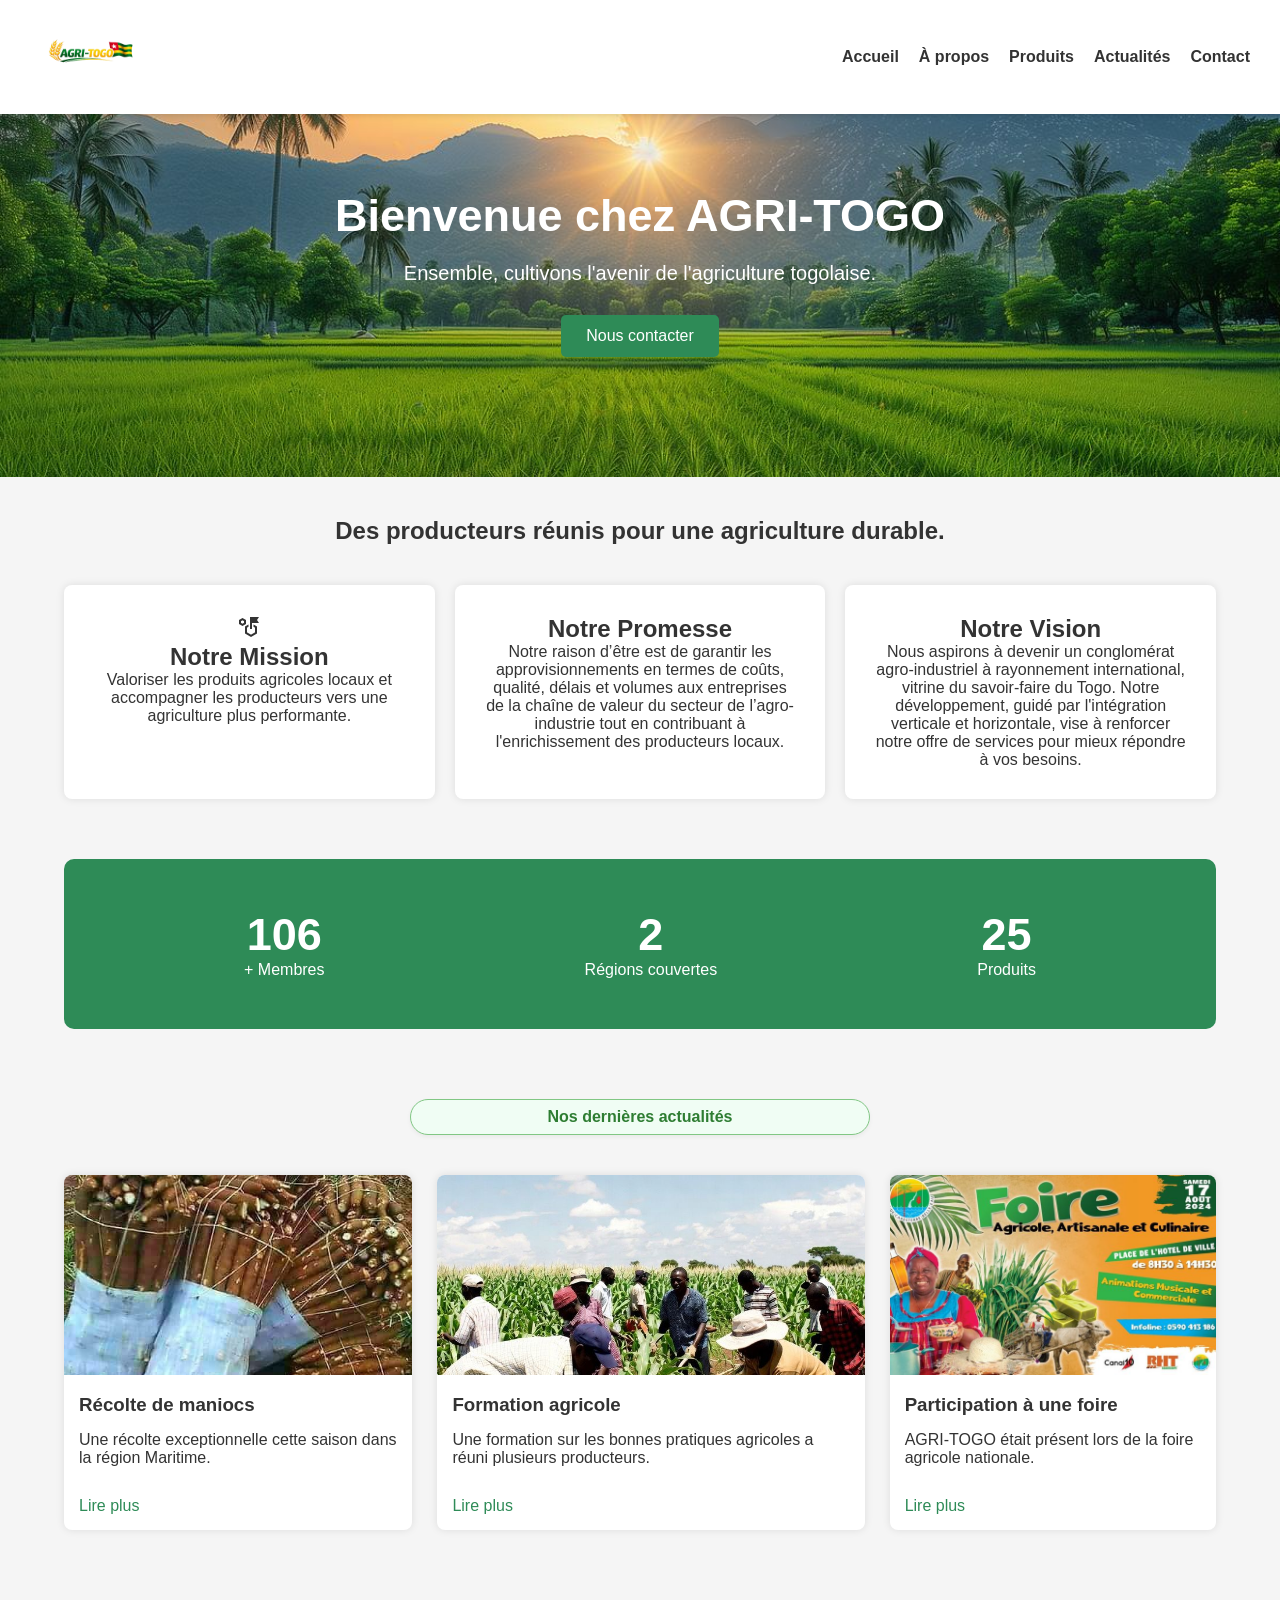
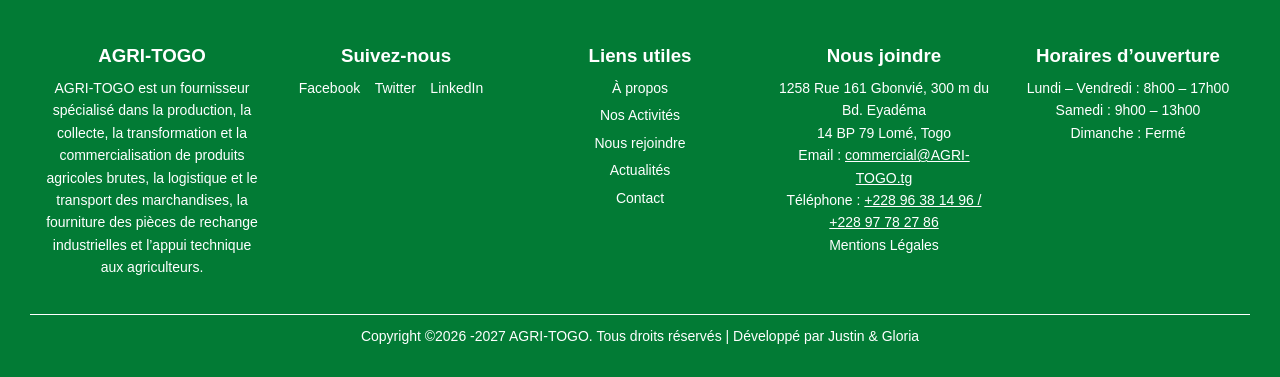
==== index.html @ 6ff97430 "PROJET JUSTIN-GLORIA" ====
<!DOCTYPE html>
<html lang="fr">

<head>

    <meta charset="UTF-8">
    <meta name="viewport" content="width=device-width, initial-scale=1.0">
    <link href="https://fonts.googleapis.com/css2?family=Material+Symbols+Outlined" rel="stylesheet" />
    <link rel="stylesheet" href="https://cdnjs.cloudflare.com/ajax/libs/font-awesome/6.0.0-beta3/css/all.min.css" />
    <title>AGRI-TOGO | Accueil</title>

    <link rel="stylesheet" href="css/style.css">

</head>

<body>

    <!-- HEADER -->

    <header>

        <div class="logo">

            <img src="images/logo.png" alt="Logo AGRI TOGO">

        </div>

        <nav>

            <ul id="menu">

                <li><a href="index.html">Accueil</a></li>
                <li><a href="pages/apropos.html">À propos</a></li>
                <li><a href="pages/produits.html">Produits</a></li>
                <li><a href="pages/actualités.html">Actualités</a></li>
                <li><a href="pages/contact.html">Contact</a></li>

            </ul>

            <div id="hamburger">

                ☰

            </div>

        </nav>

    </header>

    <!-- BANNIERE -->

    <section class="banner">

        <h1>Bienvenue chez AGRI-TOGO</h1>

        <p>
            Ensemble, cultivons l'avenir de l'agriculture togolaise.
        </p>

        <a href="pages/contact.html" class="btn">
            Nous contacter
        </a>

    </section>

    <!-- SLOGAN -->

    <section class="slogan">

        <h2>

            Des producteurs réunis pour une agriculture durable.

        </h2>

    </section>

    <!-- PRESENTATION -->

    <section class="presentation">

        <div class="bloc">

            <span class="material-symbols-outlined">
                strategy
            </span>
            <h2>Notre Mission</h2>



            <p>

                Valoriser les produits agricoles locaux et accompagner les producteurs vers une agriculture plus
                performante.

            </p>

        </div>

        <div class="bloc">

            <h2>Notre Promesse</h2>

            <p>

                Notre raison d’être est de garantir les approvisionnements en termes de coûts, qualité, délais et
                volumes aux entreprises de la chaîne de valeur du secteur de l’agro-industrie tout en contribuant à
                l'enrichissement des producteurs locaux.
            </p>

        </div>

        <div class="bloc">

            <h2>Notre Vision</h2>

            <p>

                Nous aspirons à devenir un conglomérat agro-industriel à rayonnement international, vitrine du
                savoir-faire du Togo. Notre développement, guidé par l'intégration verticale et horizontale, vise à
                renforcer notre offre de services pour mieux répondre à vos besoins.

            </p>

        </div>

    </section>

    <!-- STATISTIQUES -->

    <section class="statistiques">

        <div class="stat">

            <h2 id="membres">0</h2>

            <p>+ Membres</p>

        </div>

        <div class="stat">

            <h2 id="regions">0</h2>

            <p>Régions couvertes</p>

        </div>

        <div class="stat">

            <h2 id="produits">0</h2>

            <p>Produits</p>

        </div>

    </section>

    <!-- ACTUALITES -->

    <section class="actualites">
        <div class="actualites-header">
            <h2>

                Nos dernières actualités

            </h2>
        </div>

        <div class="cards">

            <article class="card">

                <img src="images/gari.jpg" alt="Actualité 1">

                <h3>Récolte de maniocs</h3>

                <p>

                    Une récolte exceptionnelle cette saison dans la région Maritime.

                </p>

                <a href="#">Lire plus</a>

            </article>

            <article class="card">

                <img src="images/formation.jpg" alt="Actualité 2">

                <h3>Formation agricole</h3>

                <p>

                    Une formation sur les bonnes pratiques agricoles a réuni plusieurs producteurs.

                </p>

                <a href="#">Lire plus</a>

            </article>

            <article class="card">

                <img src="images/foire.jpg" alt="Actualité 3">

                <h3>Participation à une foire</h3>

                <p>

                    AGRI-TOGO était présent lors de la foire agricole nationale.

                </p>

                <a href="#">Lire plus</a>

            </article>

        </div>

    </section>

    <!-- FOOTER -->

    <footer>
        <div class="footer-container">

            <!-- Bloc présentation -->
            <div class="footer-section">
                <h3>AGRI-TOGO</h3>
                <p>
                    AGRI-TOGO est un fournisseur spécialisé dans la production, la collecte,
                    la transformation et la commercialisation de produits agricoles brutes,
                    la logistique et le transport des marchandises, la fourniture des pièces
                    de rechange industrielles et l’appui technique aux agriculteurs.
                </p>
            </div>

            <!-- Bloc réseaux sociaux -->
            <div class="footer-section">
                <h3>Suivez-nous</h3>
                <ul class="socials">
                    <li><a href="#">Facebook</a></li>
                    <li><a href="#">Twitter</a></li>
                    <li><a href="#">LinkedIn</a></li>
                </ul>
            </div>

            <!-- Bloc liens utiles -->
            <div class="footer-section">
                <h3>Liens utiles</h3>
                <ul>
                    <li><a href="#">À propos</a></li>
                    <li><a href="#">Nos Activités</a></li>
                    <li><a href="#">Nous rejoindre</a></li>
                    <li><a href="#">Actualités</a></li>
                    <li><a href="#">Contact</a></li>
                </ul>
            </div>

            <!-- Bloc contact -->
            <div class="footer-section">
                <h3>Nous joindre</h3>
                <p>1258 Rue 161 Gbonvié, 300 m du Bd. Eyadéma<br>
                    14 BP 79 Lomé, Togo</p>
                <p>Email : <a href="mailto:commercial@AGRI-TOGO.tg">commercial@AGRI-TOGO.tg</a></p>
                <p>Téléphone : <a href="tel:+22870523754">+228 96 38 14 96  / +228 97 78 27 86</a></p>
                <p>Mentions Légales</p>
            </div>

            <!-- Bloc horaires -->
            <div class="footer-section">
                <h3>Horaires d’ouverture</h3>
                <p>Lundi – Vendredi : 8h00 – 17h00<br>
                    Samedi : 9h00 – 13h00<br>
                    Dimanche : Fermé</p>
            </div>

        </div>

        <div class="footer-bottom">
            <p>Copyright ©2026 -2027 AGRI-TOGO. Tous droits réservés | Développé par Justin & Gloria</p>
        </div>
    </footer>


    <script src="js/script.js"></script>

</body>

</html>
---- css/style.css ----
* {
    margin: 0;
    padding: 0;
    box-sizing: border-box;
}

body {
    font-family: Arial, Helvetica, sans-serif;
    background: #f5f5f5;
    color: #333;
}

header {
    background: white;
    display: flex;
    justify-content: space-between;
    align-items: center;
    padding: 5px 10px;
    box-shadow: 0 1px 5px rgba(0, 0, 0, .1);
    position: sticky;
    top: 0;
}

.logo img {
    width: 100px;
}

nav ul {
    display: flex;
    list-style: none;
}

nav ul li {
    margin-left: 20px;
}

nav ul li a {
    text-decoration: none;
    color: #333;
    font-weight: bold;
}

nav ul li a:hover {
    color: #2e8b57;
}

#hamburger {
    display: none;
    font-size: 28px;
    cursor: pointer;
}

.banner {
    background: url("../images/banner.jpg");
    background-size: cover;
    background-position: center;
    color: white;
    text-align: center;
    padding: 120px 20px;
}

.banner h1 {
    font-size: 45px;
    margin-bottom: 20px;
}

.banner p {
    font-size: 20px;
    margin-bottom: 30px;
}

.btn {
    display: inline-block;
    background: #2e8b57;
    color: white;
    text-decoration: none;
    padding: 12px 25px;
    border-radius: 5px;
}

.btn:hover {
    background: #246b45;
}

.slogan {
    text-align: center;
    padding: 40px 20px;
}

.presentation {
    width: 90%;
    margin: auto;
    display: flex;
    justify-content: space-between;
    gap: 20px;
    margin-bottom: 60px;
}

.bloc {
    background: rgb(29, 128, 12);
    flex: 1;
    padding: 30px;
    text-align: center;
    border-radius: 8px;
    box-shadow: 0 0 8px rgba(0, 0, 0, .1);
}

.statistiques {
    width: 90%;
    margin: auto;
    display: flex;
    justify-content: space-around;
    background: #2e8b57;
    color: white;
    padding: 50px;
    border-radius: 10px;
}

.stat {
    text-align: center;
}

.stat h2 {
    font-size: 45px;
}

.actualites {
    width: 90%;
    margin: 70px auto;
}

.actualites-header h2 {
    width: 40%;
    margin: 70px auto;

    /* Ajuste la boîte à la largeur exacte du texte */
    background-color: #f0fdf4;
    /* Vert très clair/frais */
    color: #2e7d32;
    /* Vert agricole pour le texte */
    border: 1px solid #81c784;
    /* Bordure verte fine */
    padding: 8px 16px;
    /* Espace autour du texte */
    border-radius: 20px;
    /* Coins arrondis style pilule / badge */
    font-size: 16px;
    font-weight: 600;
    margin-bottom: 20px;
    /* Espace sous le titre */
    box-shadow: 0 2px 4px rgba(0, 0, 0, 0.05);
}

.actualites h2 {
    text-align: center;
    margin-bottom: 40px;
}

.cards {
    display: flex;
    gap: 25px;
}

.card {
    background: white;
    border-radius: 8px;
    overflow: hidden;
    box-shadow: 0 0 8px rgba(0, 0, 0, .1);
}

.card img {
    width: 100%;
    height: 200px;
    object-fit: cover;
}

.card h3 {
    padding: 15px;
}

.card p {
    padding: 0 15px 15px;
}

.card a {
    display: inline-block;
    margin: 15px;
    color: #2e8b57;
    text-decoration: none;
}

footer {
    background: #027b35;
    color: rgb(15, 0, 0);
    text-align: center;
    padding: 30px;
}

.footer-container {
    display: flex;
    flex-wrap: wrap;
    justify-content: space-between;
}

.footer-section {
    flex: 1 1 200px;
    margin: 15px;
}

.footer-section h3 {
    color: #ffffff;
    /* vert clair agricole */
    margin-bottom: 10px;
}

.footer-section p,
.footer-section a,
.footer-section li {
    color: #ffffff;
    font-size: 14px;
    line-height: 1.6;
}

.footer-section ul {
    list-style: none;
    padding: 0;
}

.footer-section ul li {
    margin-bottom: 5px;
}

.footer-section ul li a {
    text-decoration: none;
    color: #ffffff;
}

.footer-section ul li a:hover {
    color: #ffffff;
}

.socials li {
    display: inline-block;
    margin-right: 10px;
}

.footer-bottom {
    text-align: center;
    border-top: 1px solid #ffffff;
    margin-top: 20px;
    padding-top: 10px;
    font-size: 13px;
}

.footer-bottom p {
    color: #ffffff;
    font-size: 14px;
    line-height: 1.6;
}

/* Responsive */

@media screen and (max-width:768px) {

    nav ul {

        display: none;
        flex-direction: column;
        background: white;
        position: absolute;
        top: 70px;
        right: 0;
        width: 220px;

    }

    nav ul.active {

        display: flex;

    }

    #hamburger {

        display: block;

    }

    .presentation {

        flex-direction: column;

    }

    .statistiques {

        flex-direction: column;
        gap: 30px;

    }

    .cards {

        flex-direction: column;

    }

    .banner h1 {

        font-size: 30px;

    }

}


/*======================================
        PAGE A PROPOS
=======================================*/

.page-banner {
    background: url("../images/sommes.jpg");
    background-size: cover;
    background-position: center;
    color: white;
    text-align: center;
    padding: 120px 20px;
    /* background: url("../images/sommes.jpg");
    width: 100%;
    background: #e8f5e9;
    text-align: center;
    padding: 70px 20px;*/
}

.page-banner h1 {
    font-size: 36px;
    color: #ffff;
    margin-bottom: 20px;
}

.page-banner p {
    width: 70%;
    margin: auto;
    line-height: 30px;
    color: #ffff;
}


/*=========================
HISTOIRE ET MISSION
==========================*/

.about-section {
    width: 90%;
    margin: 60px auto;
    display: flex;
    justify-content: space-between;
    gap: 30px;
}

.about-left {
    flex: 2;
    background: #ffffff;
    padding: 30px;
    border-radius: 10px;
    box-shadow: 0 0 10px rgba(0, 0, 0, .08);
}

.about-left h2 {
    color: #2e8b57;
    margin-bottom: 20px;
}

.about-left p {
    text-align: justify;
    line-height: 28px;
    margin-bottom: 15px;
}

.about-left ul {
    list-style-type: none;
    /* Enlève les puces */
    padding-left: 0;
    /* Supprime l'alignement/retrait à gauche */
    margin: 0;
}

.about-left ul li {
    position: relative;
    /* Nécessaire pour positionner la puce personnalisée */
    padding-left: 25px;
    /* Espace pour la puce personnalisée */
    margin-bottom: 15px;
}

.about-right {
    flex: 1;
    display: grid;
    grid-template-columns: 1fr 1fr;
    gap: 20px;
}

.about-right img {
    width: 100%;
    height: 100%;
    object-fit: cover;
    border-radius: 10px;
    display: grid;
    grid-template-columns: repeat(2, 1fr);
    /* 2 colonnes */
    gap: 15px;
    /* Espacement entre les images */
    max-width: 600px;
    /* Largeur max du bloc (à ajuster) */
    border-radius: 20px;
    /* Arrondi global du bloc */
    overflow: hidden;
}

.mini-card {
    background: white;
    border-radius: 10px;
    text-align: center;
    padding: 25px 15px;
    box-shadow: 0 0 10px rgba(0, 0, 0, .08);
    transition: .5s;
}

.mini-card:hover {
    transform: translateY(-5px);
}

.mini-card img {
    width: 100%;
    height: 100%;
    object-fit: cover;
    /* Remplit toute la carte sans déformer l'image */
    display: block;

    /*height: 100px;
    width: 60px;
    margin-bottom: 15px;*/
}

.mini-card h3 {
    font-size: 16px;
    color: #333;
}

/*=========================
VALEURS
==========================*/

.valeurs {

    width: 90%;
    margin: 60px auto;

    display: flex;

    gap: 30px;

}

.photo {

    flex: 1;

}

.photo img {

    width: 100%;
    border-radius: 10px;

}

.texte {

    flex: 1;

    background: white;

    padding: 35px;

    border-radius: 10px;

    box-shadow: 0 0 10px rgba(0, 0, 0, .08);

}

.texte h2 {

    color: #2e8b57;

    margin-bottom: 20px;

}

.texte ul {

    padding-left: 20px;

}

.texte ul li {

    margin-bottom: 18px;

}

/*=========================
PRODUCTEURS
==========================*/

.producteurs {

    width: 90%;

    margin: 70px auto;

}

.producteurs h2 {

    text-align: center;

    margin-bottom: 40px;

    color: #2e8b57;

}

.producteurs-grid {

    display: flex;

    justify-content: space-between;

    gap: 25px;

}

.producteur {

    flex: 1;

    background: white;

    border-radius: 10px;

    overflow: hidden;

    text-align: center;

    box-shadow: 0 0 10px rgba(0, 0, 0, .08);

    transition: .3s;

}

.producteur:hover {

    transform: translateY(-6px);

}

.producteur img {

    width: 100%;

    height: 220px;

    object-fit: cover;

}

.producteur h3 {

    margin-top: 20px;

}

.producteur p {

    margin: 10px 0;

    color: #666;

}

.producteur span {

    display: block;

    margin-bottom: 20px;

    color: #2e8b57;

    font-weight: bold;

}

/*=========================
ZONE D'ACTION
==========================*/

.zone {

    width: 90%;

    margin: 70px auto;

    display: flex;

    gap: 30px;

}

.zone-images {

    flex: 1;

    display: flex;

    flex-direction: column;

    gap: 20px;

}

.zone-images img {

    width: 50%;
    Height: 500%;
    border-radius: 10px;

}

.zone-texte {

    flex: 2;

    background: white;

    padding: 35px;

    border-radius: 10px;

    box-shadow: 0 0 10px rgba(0, 0, 0, .08);

}

.zone-texte h2 {

    color: #2e8b57;

    margin-bottom: 20px;

}

.zone-texte p {

    text-align: justify;

    line-height: 30px;

    margin-bottom: 20px;

}

/*=========================
RESPONSIVE
==========================*/

@media screen and (max-width:768px) {

    .about-section {

        flex-direction: column;

    }

    .about-right {

        grid-template-columns: 1fr 1fr;

    }

    .valeurs {

        flex-direction: column;

    }

    .producteurs-grid {

        flex-direction: column;

    }

    .zone {

        flex-direction: column;

    }

    .page-banner p {

        width: 100%;

    }

}


/*======================================
        PAGE PRODUITS
=======================================*/
.page-bannerr {
    background: url("../images/produit.jpg");
    background-size: cover;
    background-position: center;
    color: white;
    text-align: center;
    padding: 120px 20px;
}

.produits-intro {
    width: 90%;
    margin: 50px auto;
    text-align: center;
}

.produits-intro h2 {
    font-size: 32px;
    color: #2e8b57;
    margin-bottom: 15px;
}

.produits-intro p {
    width: 70%;
    margin: auto;
    color: #555;
    line-height: 28px;
}

/*=========================
GALERIE PRODUITS
==========================*/

.galerie-produits {

    width: 90%;
    margin: 50px auto 80px auto;

    display: grid;

    grid-template-columns: repeat(3, 1fr);

    gap: 30px;

}

.produit {

    background: #fff;

    border-radius: 10px;

    overflow: hidden;

    box-shadow: 0 0 10px rgba(0, 0, 0, .08);

    transition: .3s;

}

.produit:hover {

    transform: translateY(-8px);

    box-shadow: 0 10px 20px rgba(0, 0, 0, .15);

}

.produit img {

    width: 100%;

    height: 220px;

    object-fit: cover;

}

.produit h3 {

    text-align: center;

    margin: 20px 0 10px;

    color: #2e8b57;

}

.produit p {

    padding: 0 20px;

    text-align: center;

    color: #555;

    line-height: 24px;

}

.produit a {

    display: block;

    width: 140px;

    margin: 20px auto 25px;

    text-align: center;

    background: #2e8b57;

    color: #fff;

    text-decoration: none;

    padding: 10px;

    border-radius: 5px;

    transition: .3s;

}

.produit a:hover {

    background: #246b45;

}

/*=========================
CARROUSEL
==========================*/

.slider {

    overflow: hidden;

}

.slider-track {

    display: flex;

    transition: transform .5s;

}

/*=========================
RESPONSIVE
==========================*/

@media screen and (max-width:992px) {

    .galerie-produits {

        grid-template-columns: repeat(2, 1fr);

    }

}

@media screen and (max-width:768px) {

    .produits-intro p {

        width: 100%;

    }

    .galerie-produits {

        grid-template-columns: 1fr;

    }

}











* {
    margin: 0;
    padding: 0;
    box-sizing: border-box;
}

body {
    font-family: Arial, Helvetica, sans-serif;
    background: #f5f5f5;
    color: #333;
    padding-top: 70px;   /* <-- Nouvelle ligne ajoutée */
}

header {
    background: white;
    position: fixed;        /* <-- Nouveau */
    top: 0;                 /* <-- Nouveau */
    left: 0;                /* <-- Nouveau */
    width: 100%;            /* <-- Nouveau */
    z-index: 9999;          /* <-- Nouveau */
    display: flex;
    justify-content: space-between;
    align-items: center;
    padding: 15px 30px;
    box-shadow: 0 2px 5px rgba(0, 0, 0, .1);
}

.logo img {
    width: 120px;
}

nav ul {
    display: flex;
    list-style: none;
}

nav ul li {
    margin-left: 20px;
}

nav ul li a {
    text-decoration: none;
    color: #333;
    font-weight: bold;
}

nav ul li a:hover {
    color: #2e8b57;
}

#hamburger {
    display: none;
    font-size: 28px;
    cursor: pointer;
}

.banner {
    background: url("../images/banner.jpg");
    background-size: cover;
    background-position: center;
    color: white;
    text-align: center;
    padding: 120px 20px;
}

.banner h1 {
    font-size: 45px;
    margin-bottom: 20px;
}

.banner p {
    font-size: 20px;
    margin-bottom: 30px;
}

.btn {
    display: inline-block;
    background: #2e8b57;
    color: white;
    text-decoration: none;
    padding: 12px 25px;
    border-radius: 5px;
}

.btn:hover {
    background: #246b45;
}

.slogan {
    text-align: center;
    padding: 40px 20px;
}

.presentation {
    width: 90%;
    margin: auto;
    display: flex;
    justify-content: space-between;
    gap: 20px;
    margin-bottom: 60px;
}

.bloc {
    background: white;
    flex: 1;
    padding: 30px;
    text-align: center;
    border-radius: 8px;
    box-shadow: 0 0 8px rgba(0, 0, 0, .1);
}

.statistiques {
    width: 90%;
    margin: auto;
    display: flex;
    justify-content: space-around;
    background: #2e8b57;
    color: white;
    padding: 50px;
    border-radius: 10px;
}

.stat {
    text-align: center;
}

.stat h2 {
    font-size: 45px;
}

.actualites {
    width: 90%;
    margin: 70px auto;
}

.actualites h2 {
    text-align: center;
    margin-bottom: 40px;
}

.cards {
    display: flex;
    gap: 25px;
}

.card {
    background: white;
    border-radius: 8px;
    overflow: hidden;
    box-shadow: 0 0 8px rgba(0, 0, 0, .1);
}

.card img {
    width: 100%;
}

.card h3 {
    padding: 15px;
}

.card p {
    padding: 0 15px 15px;
}

.card a {
    display: inline-block;
    margin: 15px;
    color: #2e8b57;
    text-decoration: none;
}

footer {
    background: #027b35;
    color: white;
    text-align: center;
    padding: 30px;
}

/* Responsive */

@media screen and (max-width:768px) {

    nav ul {

        display: none;
        flex-direction: column;
        background: white;
        position: absolute;
        top: 100;
        right: 0;
        width: 220px;

    }

    nav ul.active {

        display: flex;

    }

    #hamburger {

        display: block;

    }

    .presentation {

        flex-direction: column;

    }

    .statistiques {

        flex-direction: column;
        gap: 30px;

    }

    .cards {

        flex-direction: column;

    }

    .banner h1 {

        font-size: 30px;

    }

}








/* ===== PAGE HERO ===== */
.page-hero {
    background: linear-gradient(135deg, #2e5f3e, #1a3b28);
    color: #fff;
    padding: 3rem 1.5rem;
    text-align: center;
    margin-bottom: 2.5rem;
}
.page-hero h1 {
    font-size: 2.2rem;
    margin-bottom: 0.5rem;
    letter-spacing: 1px;
}
.page-hero p {
    font-size: 1.1rem;
    opacity: 0.9;
}

/* ===== SECTION TITRE ===== */
.section-title {
    text-align: center;
    margin-bottom: 2.5rem;
}
.section-title h2 {
    font-size: 1.8rem;
    color: #1e3b2a;
    font-weight: 600;
    letter-spacing: 0.5px;
}
.title-underline {
    display: block;
    width: 70px;
    height: 4px;
    background: #4caf84;
    margin: 0.6rem auto 0;
    border-radius: 4px;
}

/* ===== CATÉGORIES D'ARTICLES ===== */
.categorie-articles {
    margin-bottom: 3rem;
}
.categorie-header {
    display: flex;
    align-items: center;
    gap: 0.75rem;
    font-size: 1.4rem;
    border-bottom: 2px solid #e0e7ec;
    padding-bottom: 0.6rem;
    margin-bottom: 1.5rem;
}
.categorie-header i {
    color: #2e7d5e;
    font-size: 1.6rem;
    width: 2rem;
}
.categorie-header h3 {
    font-weight: 600;
    color: #1e3b2a;
}

/* ===== GRILLE D'ARTICLES ===== */
.articles-grid {
    display: grid;
    grid-template-columns: repeat(auto-fit, minmax(280px, 1fr));
    gap: 2rem;
}

/* ===== CARTE ARTICLE ===== */
.article-card {
    background: #ffffff;
    border-radius: 16px;
    overflow: hidden;
    box-shadow: 0 4px 12px rgba(0, 20, 10, 0.08);
    transition: transform 0.2s, box-shadow 0.2s;
}
.article-card:hover {
    transform: translateY(-5px);
    box-shadow: 0 8px 24px rgba(0, 20, 10, 0.12);
}
.article-image {
    position: relative;
    overflow: hidden;
    height: 200px;
}
.article-image img {
    width: 100%;
    height: 100%;
    object-fit: cover;
    transition: transform 0.3s;
}
.article-card:hover .article-image img {
    transform: scale(1.03);
}
.article-date {
    position: absolute;
    bottom: 12px;
    left: 12px;
    background: rgba(0, 0, 0, 0.7);
    color: #fff;
    padding: 0.2rem 0.9rem;
    border-radius: 30px;
    font-size: 0.8rem;
    font-weight: 500;
    backdrop-filter: blur(2px);
}
.article-content {
    padding: 1.2rem 1.2rem 1.5rem;
}
.article-content h4 {
    font-size: 1.1rem;
    font-weight: 600;
    color: #1a2e24;
    margin-bottom: 0.5rem;
    line-height: 1.4;
}
.article-content p {
    font-size: 0.95rem;
    color: #3d4f5e;
    margin-bottom: 1rem;
}
.read-more {
    display: inline-flex;
    align-items: center;
    gap: 0.4rem;
    color: #2e7d5e;
    font-weight: 600;
    text-decoration: none;
    font-size: 0.95rem;
    border-bottom: 2px solid transparent;
    transition: border-color 0.2s;
}
.read-more i {
    transition: transform 0.2s;
}
.read-more:hover {
    border-bottom-color: #2e7d5e;
}
.read-more:hover i {
    transform: translateX(4px);
}

/* ===== BOUTON CTA ===== */
.actus-cta {
    text-align: center;
    margin-top: 1.5rem;
    margin-bottom: 2rem;
}
.btn-primary {
    display: inline-block;
    background: #2e7d5e;
    color: #fff;
    padding: 0.7rem 2rem;
    border-radius: 40px;
    font-weight: 600;
    text-decoration: none;
    transition: background 0.25s, transform 0.15s;
}
.btn-primary:hover {
    background: #1e5e46;
    transform: scale(1.02);
}
.btn-primary i {
    margin-left: 0.4rem;
}

/* ===== RESPONSIVE ===== */
@media (max-width: 768px) {
    .page-hero h1 {
        font-size: 1.6rem;
    }
    .section-title h2 {
        font-size: 1.4rem;
    }
    .articles-grid {
        grid-template-columns: 1fr;
        gap: 1.5rem;
    }
    .categorie-header {
        font-size: 1.2rem;
    }
    .article-image {
        height: 180px;
    }
}

@media (max-width: 480px) {
    .container {
        padding: 0 1rem;
    }
    .page-hero {
        padding: 2rem 1rem;
    }
    .article-content h4 {
        font-size: 1rem;
    }
}




/* ========================================= */
/*  PAGE CONTACT – AVEC GOOGLE MAPS          */
/* ========================================= */

.contact-container {
    max-width: 800px;
    margin: 0 auto;
    padding: 2rem 1.5rem;
}

/* ---- Coordonnées ---- */
.contact-infos {
    margin-bottom: 2.5rem;
    background: #f9fbfc;
    padding: 1.5rem 2rem;
    border-radius: 12px;
    border: 1px solid #e8edf0;
}
.contact-item {
    display: flex;
    align-items: center;
    gap: 0.8rem;
    padding: 0.6rem 0;
    border-bottom: 1px solid #edf2f5;
}
.contact-item:last-child {
    border-bottom: none;
}
.contact-item i {
    width: 1.8rem;
    color: #2e7d5e;
    font-size: 1.1rem;
    text-align: center;
}
.contact-item strong {
    color: #1e3b2a;
    margin-right: 0.3rem;
}
.contact-social {
    flex-wrap: wrap;
}
.social-icons {
    display: flex;
    gap: 0.8rem;
    margin-left: 0.5rem;
}
.social-icons a {
    display: inline-flex;
    align-items: center;
    justify-content: center;
    width: 36px;
    height: 36px;
    border-radius: 50%;
    background: #2e7d5e;
    color: #fff;
    text-decoration: none;
    font-size: 0.9rem;
    transition: background 0.25s;
}
.social-icons a:hover {
    background: #1e5e46;
}

/* ---- Formulaire ---- */
.contact-form-container h2 {
    font-size: 1.5rem;
    color: #1e3b2a;
    margin-bottom: 1.5rem;
    text-align: center;
}
.contact-form .form-row {
    display: grid;
    grid-template-columns: 1fr 1fr;
    gap: 1rem;
}
.contact-form .form-group {
    margin-bottom: 1rem;
}
.contact-form label {
    display: block;
    font-weight: 600;
    margin-bottom: 0.3rem;
    color: #333;
    font-size: 0.95rem;
}
.contact-form input,
.contact-form textarea {
    width: 100%;
    padding: 0.7rem 1rem;
    border: 2px solid #e0e7ec;
    border-radius: 8px;
    font-size: 1rem;
    background: #ffffff;
    color: #333;
    transition: border-color 0.3s;
}
.contact-form input:focus,
.contact-form textarea:focus {
    outline: none;
    border-color: #2e7d5e;
}
.contact-form textarea {
    resize: vertical;
    min-height: 120px;
}
.contact-form .btn-primary {
    display: inline-block;
    background: #2e7d5e;
    color: #fff;
    padding: 0.7rem 2.5rem;
    border: none;
    border-radius: 40px;
    font-weight: 600;
    font-size: 1rem;
    cursor: pointer;
    transition: background 0.25s;
}
.contact-form .btn-primary:hover {
    background: #1e5e46;
}
.contact-form .btn-primary i {
    margin-left: 0.5rem;
}

.error-msg {
    color: #e74c3c;
    font-size: 0.8rem;
    display: block;
    margin-top: 0.2rem;
    min-height: 1.2rem;
}
.contact-form input.error,
.contact-form textarea.error {
    border-color: #e74c3c;
}
.form-success {
    margin-top: 1.5rem;
    padding: 1rem;
    background: #d4edda;
    color: #155724;
    border-radius: 8px;
    border: 1px solid #c3e6cb;
    display: flex;
    align-items: center;
    gap: 0.8rem;
    font-weight: 500;
}
.form-success i {
    font-size: 1.3rem;
    color: #28a745;
}

/* ---- Google Maps ---- */
.contact-map {
    margin-top: 2.5rem;
    padding-top: 2rem;
    border-top: 1px solid #e8edf0;
}
.contact-map h3 {
    font-size: 1.2rem;
    color: #1e3b2a;
    margin-bottom: 1rem;
    text-align: center;
}
.contact-map iframe {
    width: 100%;
    height: 250px;
    border: 0;
    border-radius: 12px;
    box-shadow: 0 4px 12px rgba(0, 0, 0, 0.08);
}

/* ---- Responsive ---- */
@media (max-width: 768px) {
    .contact-infos {
        padding: 1rem;
    }
    .contact-item {
        font-size: 0.95rem;
    }
    .contact-form .form-row {
        grid-template-columns: 1fr;
    }
    .contact-form-container h2 {
        font-size: 1.3rem;
    }
    .social-icons a {
        width: 32px;
        height: 32px;
        font-size: 0.8rem;
    }
    .contact-map iframe {
        height: 200px;
    }
}








/* ===== PAGE HERO ===== */
.page-hero {
    background: linear-gradient(135deg, #2e5f3e, #1a3b28);
    color: #fff;
    padding: 3rem 1.5rem;
    text-align: center;
    margin-bottom: 2.5rem;
}
.page-hero h1 {
    font-size: 2.2rem;
    margin-bottom: 0.5rem;
    letter-spacing: 1px;
}
.page-hero p {
    font-size: 1.1rem;
    opacity: 0.9;
}

/* ===== SECTION TITRE ===== */
.section-title {
    text-align: center;
    margin-bottom: 2.5rem;
}
.section-title h2 {
    font-size: 1.8rem;
    color: #1e3b2a;
    font-weight: 600;
    letter-spacing: 0.5px;
}
.title-underline {
    display: block;
    width: 70px;
    height: 4px;
    background: #4caf84;
    margin: 0.6rem auto 0;
    border-radius: 4px;
}

/* ===== CATÉGORIES D'ARTICLES ===== */
.categorie-articles {
    margin-bottom: 3rem;
}
.categorie-header {
    display: flex;
    align-items: center;
    gap: 0.75rem;
    font-size: 1.4rem;
    border-bottom: 2px solid #e0e7ec;
    padding-bottom: 0.6rem;
    margin-bottom: 1.5rem;
}
.categorie-header i {
    color: #2e7d5e;
    font-size: 1.6rem;
    width: 2rem;
}
.categorie-header h3 {
    font-weight: 600;
    color: #1e3b2a;
}

/* ===== GRILLE D'ARTICLES ===== */
.articles-grid {
    display: grid;
    grid-template-columns: repeat(auto-fit, minmax(280px, 1fr));
    gap: 2rem;
}

/* ===== CARTE ARTICLE ===== */
.article-card {
    background: #ffffff;
    border-radius: 16px;
    overflow: hidden;
    box-shadow: 0 4px 12px rgba(0, 20, 10, 0.08);
    transition: transform 0.2s, box-shadow 0.2s;
}
.article-card:hover {
    transform: translateY(-5px);
    box-shadow: 0 8px 24px rgba(0, 20, 10, 0.12);
}
.article-image {
    position: relative;
    overflow: hidden;
    height: 200px;
}
.article-image img {
    width: 100%;
    height: 100%;
    object-fit: cover;
    transition: transform 0.3s;
}
.article-card:hover .article-image img {
    transform: scale(1.03);
}
.article-date {
    position: absolute;
    bottom: 12px;
    left: 12px;
    background: rgba(0, 0, 0, 0.7);
    color: #fff;
    padding: 0.2rem 0.9rem;
    border-radius: 30px;
    font-size: 0.8rem;
    font-weight: 500;
    backdrop-filter: blur(2px);
}
.article-content {
    padding: 1.2rem 1.2rem 1.5rem;
}
.article-content h4 {
    font-size: 1.1rem;
    font-weight: 600;
    color: #1a2e24;
    margin-bottom: 0.5rem;
    line-height: 1.4;
}
.article-content p {
    font-size: 0.95rem;
    color: #3d4f5e;
    margin-bottom: 1rem;
}
.read-more {
    display: inline-flex;
    align-items: center;
    gap: 0.4rem;
    color: #2e7d5e;
    font-weight: 600;
    text-decoration: none;
    font-size: 0.95rem;
    border-bottom: 2px solid transparent;
    transition: border-color 0.2s;
}
.read-more i {
    transition: transform 0.2s;
}
.read-more:hover {
    border-bottom-color: #2e7d5e;
}
.read-more:hover i {
    transform: translateX(4px);
}

/* ===== BOUTON CTA ===== */
.actus-cta {
    text-align: center;
    margin-top: 1.5rem;
    margin-bottom: 2rem;
}
.btn-primary {
    display: inline-block;
    background: #2e7d5e;
    color: #fff;
    padding: 0.7rem 2rem;
    border-radius: 40px;
    font-weight: 600;
    text-decoration: none;
    transition: background 0.25s, transform 0.15s;
}
.btn-primary:hover {
    background: #1e5e46;
    transform: scale(1.02);
}
.btn-primary i {
    margin-left: 0.4rem;
}

/* ===== RESPONSIVE ===== */
@media (max-width: 768px) {
    .page-hero h1 {
        font-size: 1.6rem;
    }
    .section-title h2 {
        font-size: 1.4rem;
    }
    .articles-grid {
        grid-template-columns: 1fr;
        gap: 1.5rem;
    }
    .categorie-header {
        font-size: 1.2rem;
    }
    .article-image {
        height: 180px;
    }
}

@media (max-width: 480px) {
    .container {
        padding: 0 1rem;
    }
    .page-hero {
        padding: 2rem 1rem;
    }
    .article-content h4 {
        font-size: 1rem;
    }
}




/* ========================================= */
/*  PAGE CONTACT – AVEC GOOGLE MAPS          */
/* ========================================= */

.contact-container {
    max-width: 800px;
    margin: 0 auto;
    padding: 2rem 1.5rem;
}

/* ---- Coordonnées ---- */
.contact-infos {
    margin-bottom: 2.5rem;
    background: #f9fbfc;
    padding: 1.5rem 2rem;
    border-radius: 12px;
    border: 1px solid #e8edf0;
}
.contact-item {
    display: flex;
    align-items: center;
    gap: 0.8rem;
    padding: 0.6rem 0;
    border-bottom: 1px solid #edf2f5;
}
.contact-item:last-child {
    border-bottom: none;
}
.contact-item i {
    width: 1.8rem;
    color: #2e7d5e;
    font-size: 1.1rem;
    text-align: center;
}
.contact-item strong {
    color: #1e3b2a;
    margin-right: 0.3rem;
}
.contact-social {
    flex-wrap: wrap;
}
.social-icons {
    display: flex;
    gap: 0.8rem;
    margin-left: 0.5rem;
}
.social-icons a {
    display: inline-flex;
    align-items: center;
    justify-content: center;
    width: 36px;
    height: 36px;
    border-radius: 50%;
    background: #2e7d5e;
    color: #fff;
    text-decoration: none;
    font-size: 0.9rem;
    transition: background 0.25s;
}
.social-icons a:hover {
    background: #1e5e46;
}

/* ---- Formulaire ---- */
.contact-form-container h2 {
    font-size: 1.5rem;
    color: #1e3b2a;
    margin-bottom: 1.5rem;
    text-align: center;
}
.contact-form .form-row {
    display: grid;
    grid-template-columns: 1fr 1fr;
    gap: 1rem;
}
.contact-form .form-group {
    margin-bottom: 1rem;
}
.contact-form label {
    display: block;
    font-weight: 600;
    margin-bottom: 0.3rem;
    color: #333;
    font-size: 0.95rem;
}
.contact-form input,
.contact-form textarea {
    width: 100%;
    padding: 0.7rem 1rem;
    border: 2px solid #e0e7ec;
    border-radius: 8px;
    font-size: 1rem;
    background: #ffffff;
    color: #333;
    transition: border-color 0.3s;
}
.contact-form input:focus,
.contact-form textarea:focus {
    outline: none;
    border-color: #2e7d5e;
}
.contact-form textarea {
    resize: vertical;
    min-height: 120px;
}
.contact-form .btn-primary {
    display: inline-block;
    background: #2e7d5e;
    color: #fff;
    padding: 0.7rem 2.5rem;
    border: none;
    border-radius: 40px;
    font-weight: 600;
    font-size: 1rem;
    cursor: pointer;
    transition: background 0.25s;
}
.contact-form .btn-primary:hover {
    background: #1e5e46;
}
.contact-form .btn-primary i {
    margin-left: 0.5rem;
}

.error-msg {
    color: #e74c3c;
    font-size: 0.8rem;
    display: block;
    margin-top: 0.2rem;
    min-height: 1.2rem;
}
.contact-form input.error,
.contact-form textarea.error {
    border-color: #e74c3c;
}
.form-success {
    margin-top: 1.5rem;
    padding: 1rem;
    background: #d4edda;
    color: #155724;
    border-radius: 8px;
    border: 1px solid #c3e6cb;
    display: flex;
    align-items: center;
    gap: 0.8rem;
    font-weight: 500;
}
.form-success i {
    font-size: 1.3rem;
    color: #28a745;
}

/* ---- Google Maps ---- */
.contact-map {
    margin-top: 2.5rem;
    padding-top: 2rem;
    border-top: 1px solid #e8edf0;
}
.contact-map h3 {
    font-size: 1.2rem;
    color: #1e3b2a;
    margin-bottom: 1rem;
    text-align: center;
}
.contact-map iframe {
    width: 100%;
    height: 250px;
    border: 0;
    border-radius: 12px;
    box-shadow: 0 4px 12px rgba(0, 0, 0, 0.08);
}

/* ---- Responsive ---- */
@media (max-width: 768px) {
    .contact-infos {
        padding: 1rem;
    }
    .contact-item {
        font-size: 0.95rem;
    }
    .contact-form .form-row {
        grid-template-columns: 1fr;
    }
    .contact-form-container h2 {
        font-size: 1.3rem;
    }
    .social-icons a {
        width: 32px;
        height: 32px;
        font-size: 0.8rem;
    }
    .contact-map iframe {
        height: 200px;
    }
}
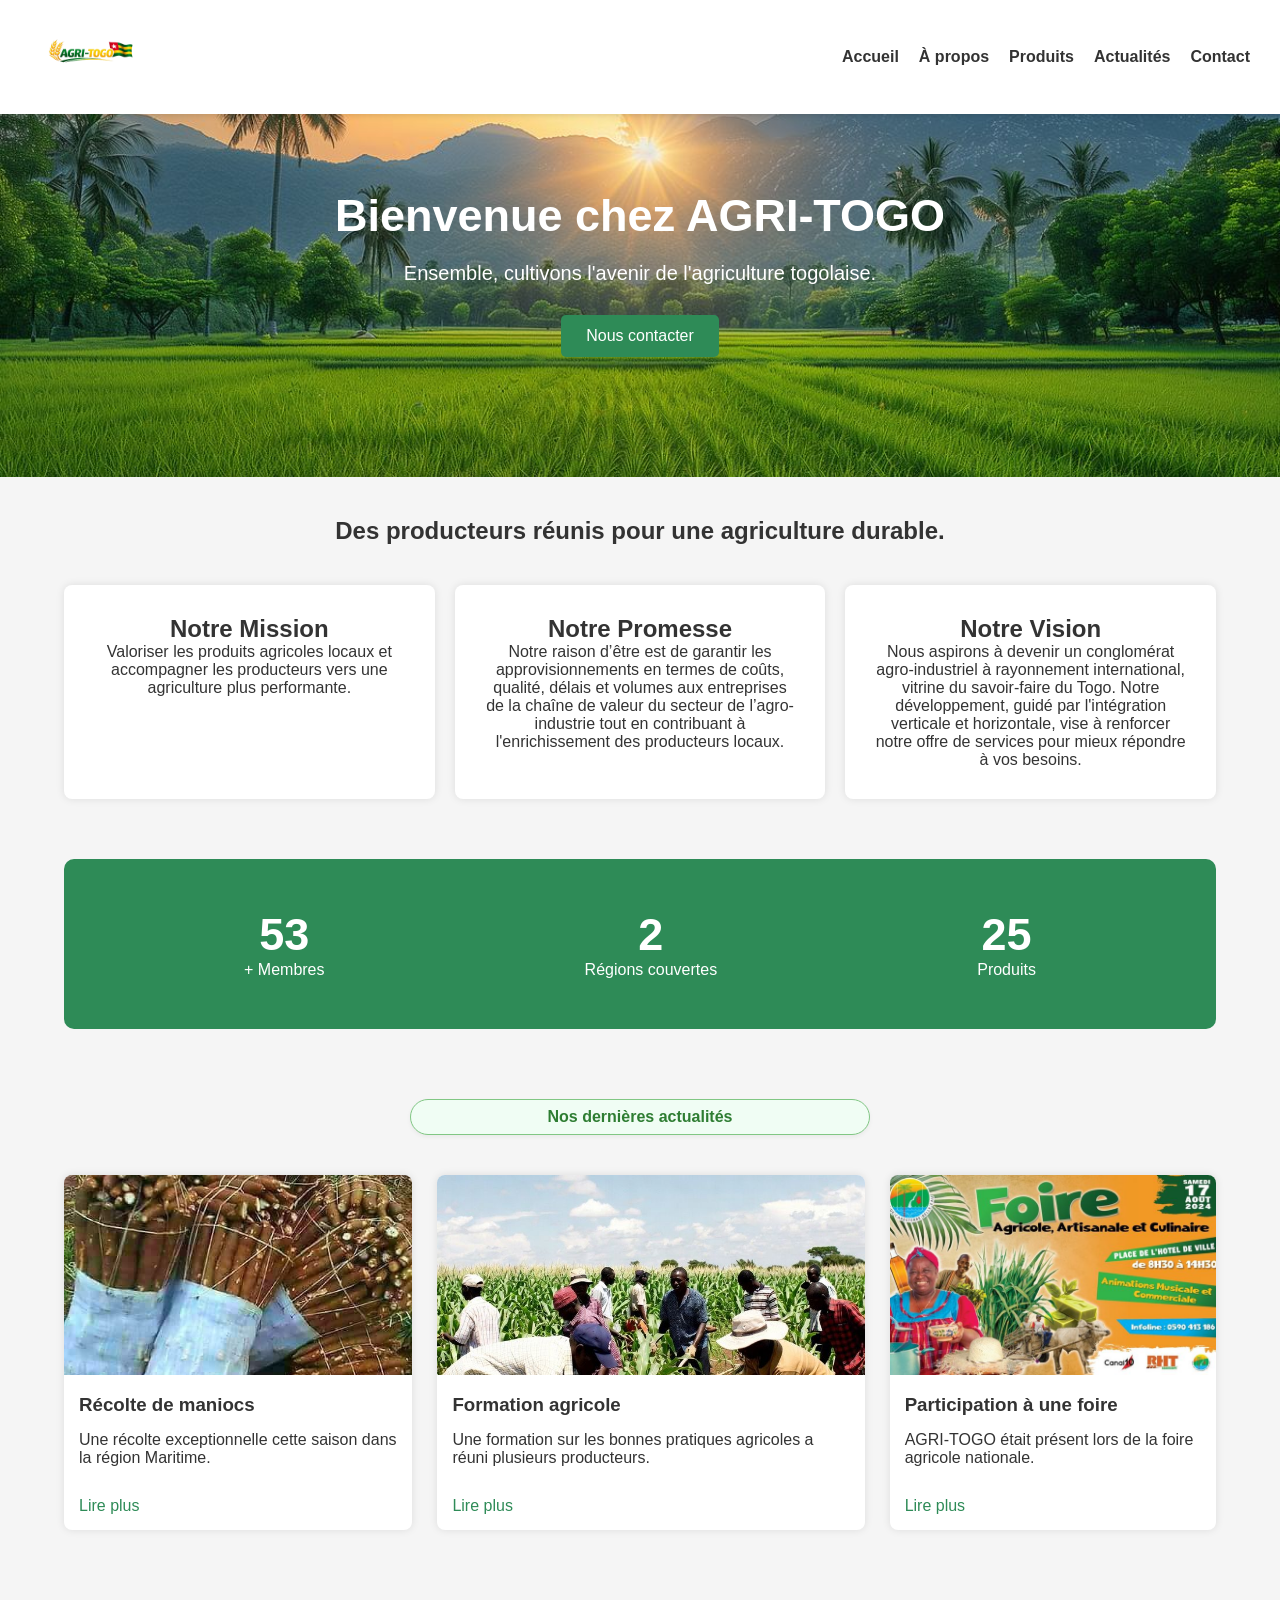
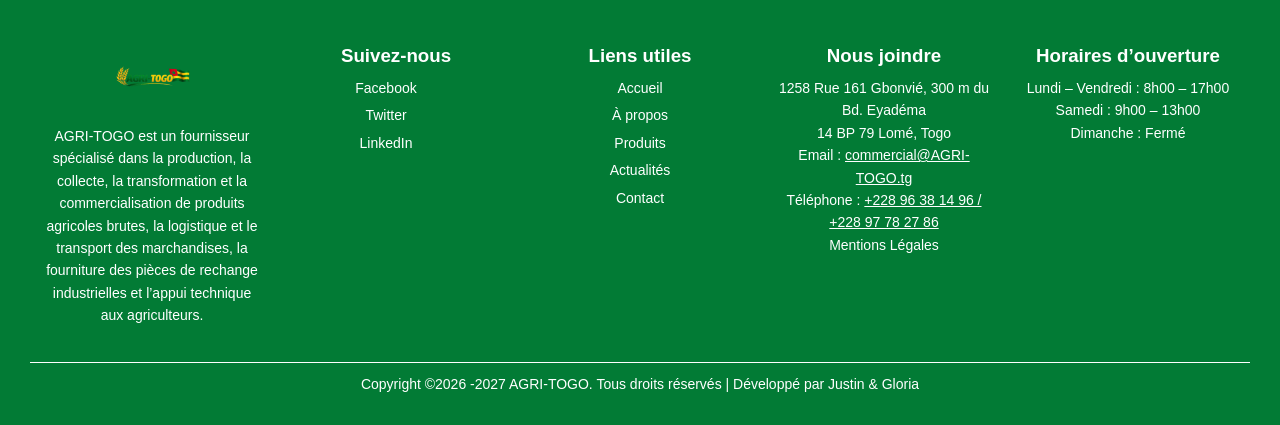
==== commit 584c2dee: "Mise à jour du footer:ajout du logo, redirections réseaux sociaux,logo header cliquable" ====
--- a/index.html
+++ b/index.html
@@ -20,9 +20,9 @@
     <header>
 
         <div class="logo">
-
-            <img src="images/logo.png" alt="Logo AGRI TOGO">
-
+        <a href="index.html">
+            <img src="images/logo.png" alt="Logo AGRI TOGO" >
+        </a>
         </div>
 
         <nav>
@@ -78,17 +78,11 @@
     <!-- PRESENTATION -->
 
     <section class="presentation">
-
-        <div class="bloc">
-
-            <span class="material-symbols-outlined">
-                strategy
-            </span>
-            <h2>Notre Mission</h2>
-
-
-
-            <p>
+      
+            <div class="bloc">
+                <h2>Notre Mission</h2>
+
+                <p>
 
                 Valoriser les produits agricoles locaux et accompagner les producteurs vers une agriculture plus
                 performante.
@@ -228,7 +222,9 @@
 
             <!-- Bloc présentation -->
             <div class="footer-section">
-                <h3>AGRI-TOGO</h3>
+                <h3>
+                    <img src="images/logo.png" alt="Logo AGRI TOGO">
+                    </h3>
                 <p>
                     AGRI-TOGO est un fournisseur spécialisé dans la production, la collecte,
                     la transformation et la commercialisation de produits agricoles brutes,
@@ -241,9 +237,9 @@
             <div class="footer-section">
                 <h3>Suivez-nous</h3>
                 <ul class="socials">
-                    <li><a href="#">Facebook</a></li>
-                    <li><a href="#">Twitter</a></li>
-                    <li><a href="#">LinkedIn</a></li>
+                    <li><a href="https://web.facebook.com/?locale=fr_FR&_rdc=1&_rdr#">Facebook</a></li>
+                    <li><a href="https://x.com/">Twitter</a></li>
+                    <li><a href="#https://www.linkedin.com/notifications/?filter=all">LinkedIn</a></li>
                 </ul>
             </div>
 
@@ -251,11 +247,11 @@
             <div class="footer-section">
                 <h3>Liens utiles</h3>
                 <ul>
-                    <li><a href="#">À propos</a></li>
-                    <li><a href="#">Nos Activités</a></li>
-                    <li><a href="#">Nous rejoindre</a></li>
-                    <li><a href="#">Actualités</a></li>
-                    <li><a href="#">Contact</a></li>
+                    <li><a href="index.html">Accueil</a></li>
+                    <li><a href="pages/apropos.html">À propos</a></li>
+                    <li><a href="pages/produits.html">Produits</a></li>
+                    <li><a href="pages/actualités.html">Actualités</a></li>
+                    <li><a href="pages/contact.html">Contact</a></li>
                 </ul>
             </div>
 
--- a/css/style.css
+++ b/css/style.css
@@ -94,6 +94,7 @@
     justify-content: space-between;
     gap: 20px;
     margin-bottom: 60px;
+    
 }
 
 .bloc {
@@ -166,12 +167,19 @@
     border-radius: 8px;
     overflow: hidden;
     box-shadow: 0 0 8px rgba(0, 0, 0, .1);
-}
-
+    transition: transform 0.3s ease, box-shadow 0.3s ease;
+        cursor: pointer;
+}
+
+.card:hover {
+    transform: translateY(-10px) scale(1.03);
+    box-shadow: 0 8px 20px rgba(0, 0, 0, 0.2);
+}
 .card img {
     width: 100%;
     height: 200px;
     object-fit: cover;
+    transition: transform 0.3s ease;
 }
 
 .card h3 {
@@ -200,6 +208,7 @@
     display: flex;
     flex-wrap: wrap;
     justify-content: space-between;
+    align-items: flex-start;
 }
 
 .footer-section {
@@ -209,8 +218,22 @@
 
 .footer-section h3 {
     color: #ffffff;
-    /* vert clair agricole */
     margin-bottom: 10px;
+}
+.footer-section h3 img {
+height: 70px;
+    vertical-align: middle;
+}
+
+.footer-brand h3 {
+    line-height: 1;
+}
+
+.footer-brand img {
+    display: block;
+    width: auto;
+    height: 60px;
+    margin: 0 auto;
 }
 
 .footer-section p,
@@ -240,8 +263,8 @@
 }
 
 .socials li {
-    display: inline-block;
-    margin-right: 10px;
+    display: block;
+    margin-right: 20px;
 }
 
 .footer-bottom {
